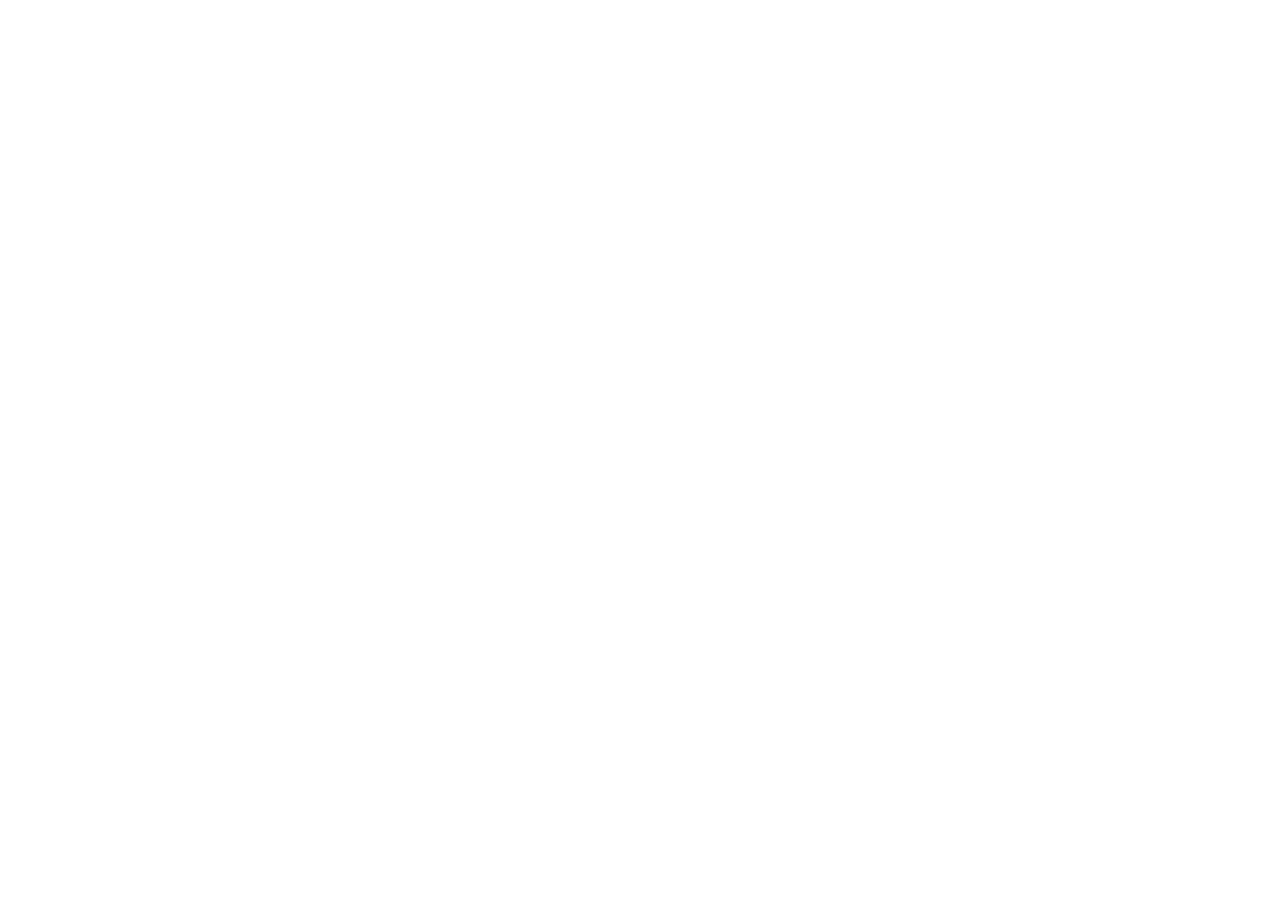
==== index.html @ b44ab0ee "Merge pull request #1 from housewife-in-it/lesson2" ====
<!doctype html>
<html lang="en">
<head>
  <meta charset="UTF-8">
  <meta name="viewport"
        content="width=device-width, user-scalable=no, initial-scale=1.0, maximum-scale=1.0, minimum-scale=1.0">
  <meta http-equiv="X-UA-Compatible" content="ie=edge">
  <title>Little Feature</title>
</head>
<body>

</body>
</html>
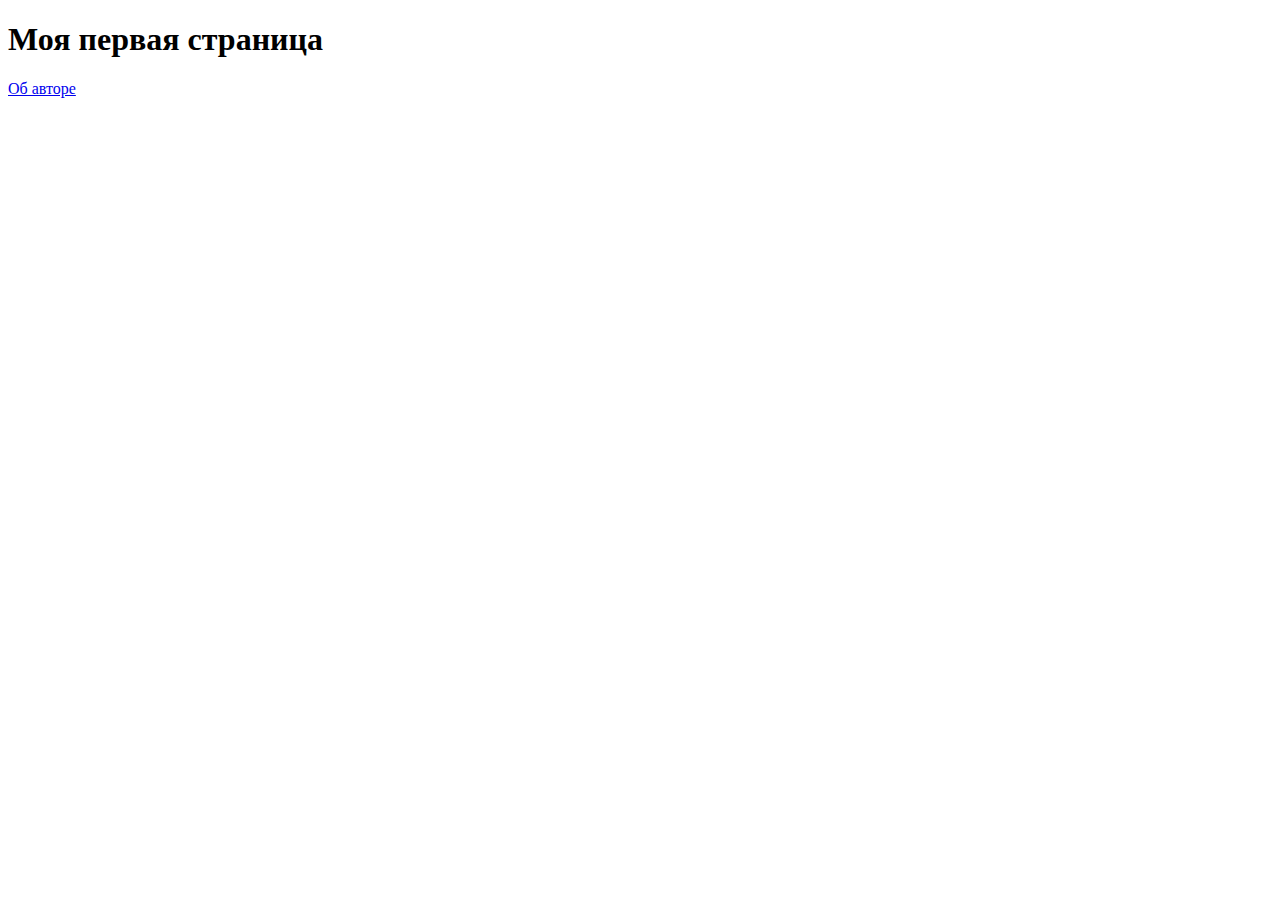
==== commit 1b0fec81: "DZ2" ====
--- a/index.html
+++ b/index.html
@@ -8,6 +8,7 @@
   <title>Little Feature</title>
 </head>
 <body>
-
+<h1>Моя первая страница</h1>
+<p><a href="about/index.html"> Об авторе  </a></p>
 </body>
 </html>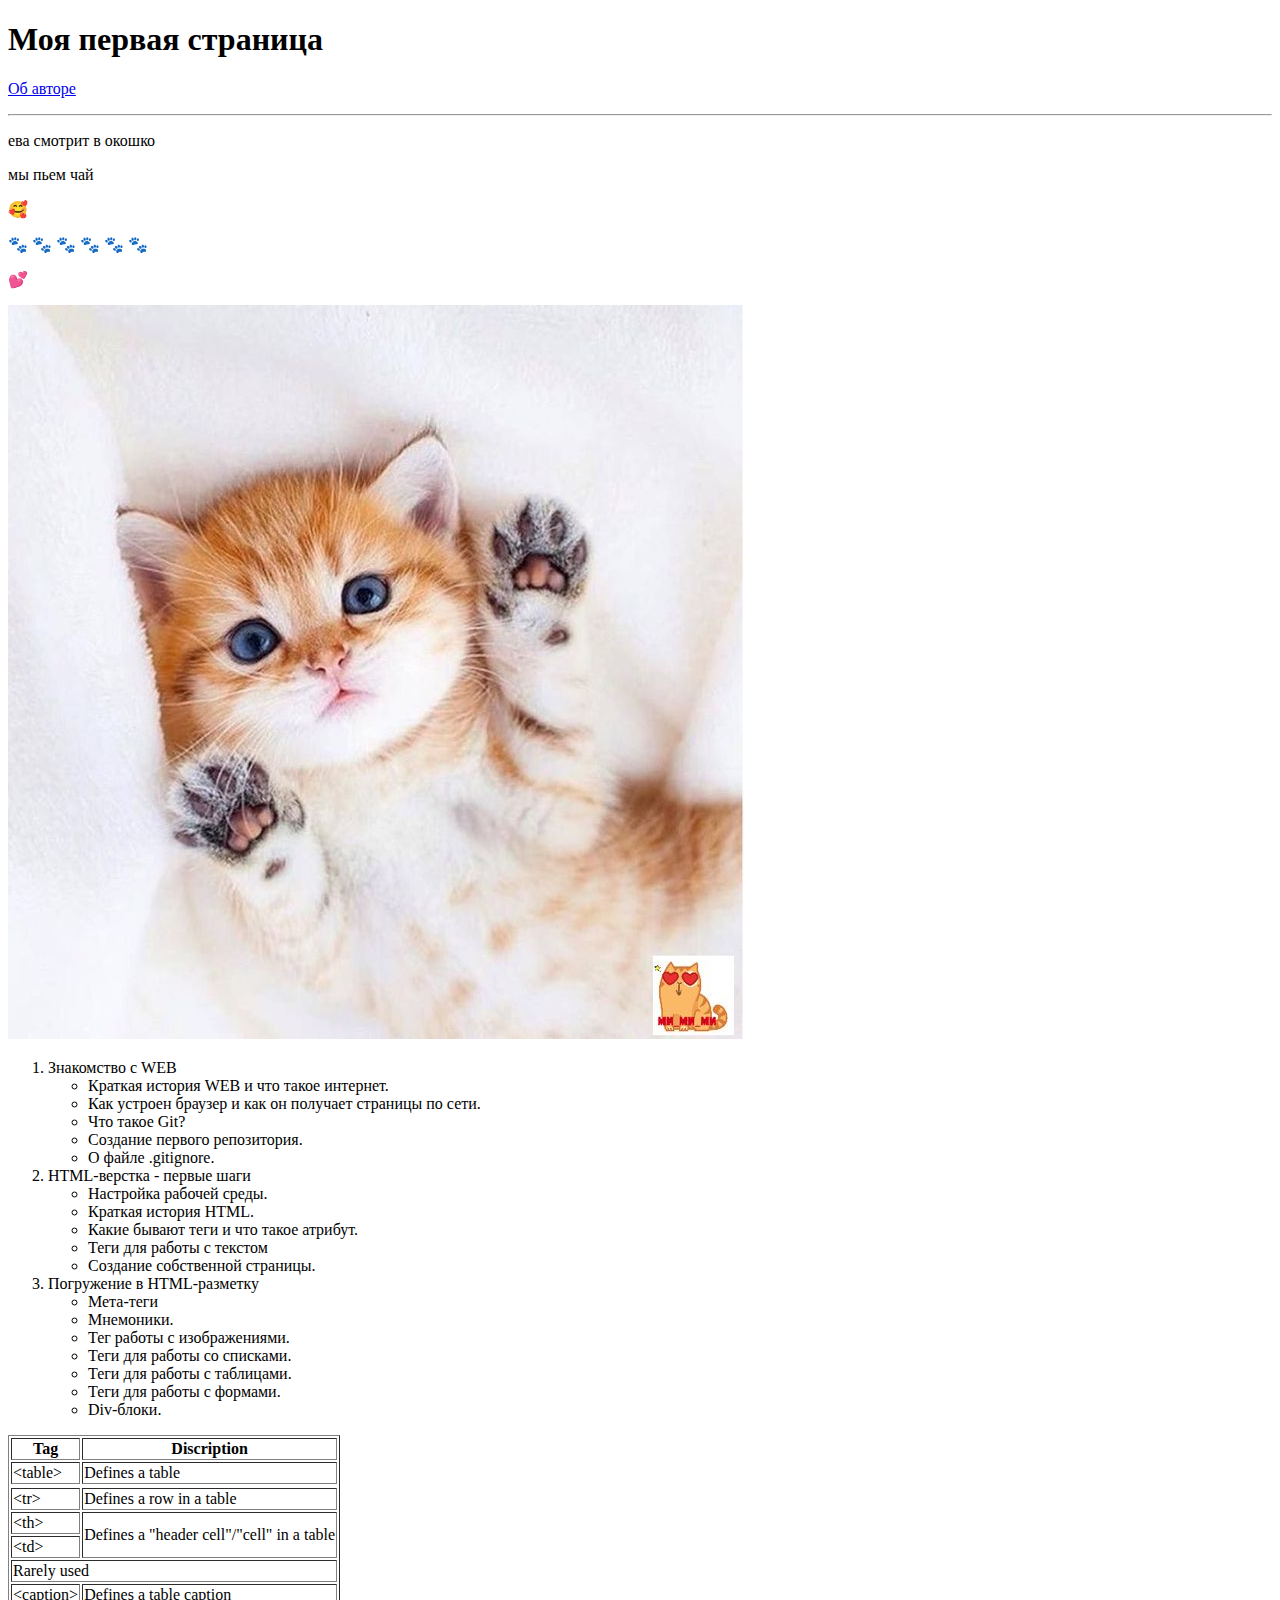
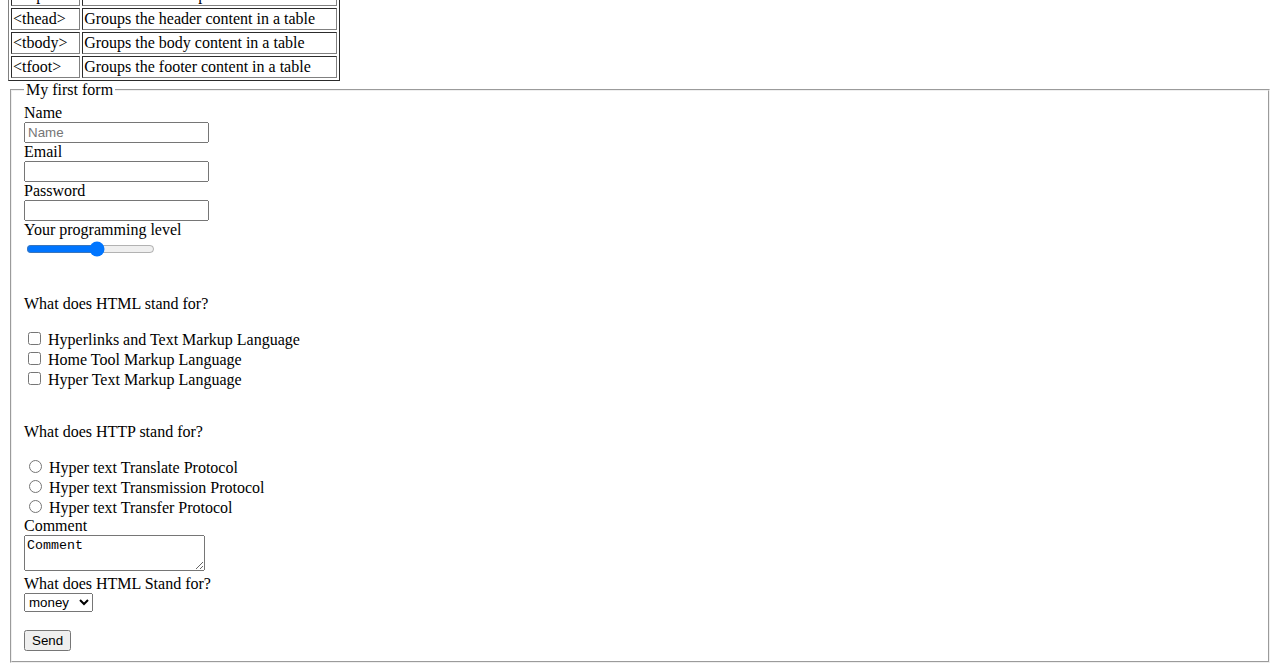
==== commit 5bbcb995: "homework 3" ====
--- a/index.html
+++ b/index.html
@@ -1,5 +1,5 @@
 <!doctype html>
-<html lang="en">
+<html lang="en" xmlns="http://www.w3.org/1999/html" xmlns="http://www.w3.org/1999/html">
 <head>
   <meta charset="UTF-8">
   <meta name="viewport"
@@ -9,6 +9,137 @@
 </head>
 <body>
 <h1>Моя первая страница</h1>
-<p><a href="about/index.html"> Об авторе  </a></p>
+<p><a href="about/index.html"> Об авторе </a></p>
+<hr>
+<p>ева смотрит в окошко</p>
+<p>мы пьем чай</p>
+<p>&#129392</p>
+<p>&#128062 &#128062 &#128062 &#128062 &#128062 &#128062</p>
+<p>&#128149 </p>
+<img src="./images/котииик
+.jpg" alt="лапки"/>
+<ol>
+  <li>Знакомство с WEB</li>
+  <ul>
+    <li>Краткая история WEB и что такое интернет.</li>
+    <li>Как устроен браузер и как он получает страницы по сети.</li>
+    <li>Что такое Git?</li>
+    <li>Создание первого репозитория.</li>
+    <li>О файле .gitignore.</li>
+  </ul>
+  <li>HTML-верстка - первые шаги</li>
+  <ul>
+    <li>Настройка рабочей среды.</li>
+    <li>Краткая история HTML.</li>
+    <li>Какие бывают теги и что такое атрибут.</li>
+    <li>Теги для работы с текстом</li>
+    <li>Создание собственной страницы.</li>
+  </ul>
+  <li>Погружение в HTML-разметку</li>
+  <ul>
+    <li>Мета-теги</li>
+    <li>Мнемоники.</li>
+    <li>Тег работы с изображениями.</li>
+    <li>Теги для работы со списками.</li>
+    <li>Теги для работы с таблицами.</li>
+    <li>Теги для работы с формами.</li>
+    <li>Div-блоки.</li>
+  </ul>
+</ol>
+<table border="1">
+  <tr>
+    <th>Tag</th>
+    <th>Discription</th>
+  </tr>
+  <tr>
+    <td>&lt;table&gt;</td>
+    <td>Defines a table</td>
+  <tr/>
+  <tr>
+    <td>&lt;tr&gt;</td>
+    <td>Defines a row in a table</td>
+  </tr>
+  <tr>
+    <td>&lt;th&gt;</td>
+    <td rowspan="2"> Defines a "header cell"/"cell" in a table</td>
+  </tr>
+  <tr>
+    <td>&lt;td&gt;</td>
+  </tr>
+  <tr>
+    <td colspan="2">Rarely used</td>
+  </tr>
+  <tr>
+    <td>&lt;caption&gt;</td>
+    <td>Defines a table caption</td>
+  </tr>
+  <tr>
+    <td>&lt;thead&gt;</td>
+    <td>Groups the header content in a table</td>
+  </tr>
+  <tr>
+    <td>&lt;tbody&gt;</td>
+    <td>Groups the body content in a table</td>
+  </tr>
+  <tr>
+    <td>&lt;tfoot&gt;</td>
+    <td>Groups the footer content in a table</td>
+  </tr>
+</table>
+
+<form action="/" method="GET">
+  <fieldset>
+    <legend>My first form</legend>
+    <label for="fname">Name</label>
+    <br>
+    <input required placeholder="Name" type="text" id="fname" name="name">
+    <br>
+    <label for="mail">Email</label>
+    <br>
+    <input required type="email" id="mail" name="mail">
+    <br>
+    <label for="pass">Password</label>
+    <br>
+    <input required type="password" id="pass" name="password">
+    <br>
+    <label for="level">Your programming level</label>
+    <br>
+    <input type="range" id="level" name="level" min="1" max="10">
+    <br><br>
+    <p>What does HTML stand for?</p>
+    <input type="checkbox" id="html" name="html">
+    <label for="html">Hyperlinks and Text Markup Language</label>
+    <br>
+    <input type="checkbox" id="html2" name="html2">
+    <label for="html2">Home Tool Markup Language</label>
+    <br>
+    <input type="checkbox" id="html3" name="html3">
+    <label for="html3">Hyper Text Markup Language </label>
+    <br><br>
+    <p>What does HTTP stand for?</p>
+    <input type="radio" id="http" name="http">
+    <label for="http">Hyper text Translate Protocol</label>
+    <br>
+    <input type="radio" id="http2" name="http2">
+    <label for="http2">Hyper text Transmission Protocol</label>
+    <br>
+    <input type="radio" id="http3" name="http3">
+    <label for="http3">Hyper text Transfer Protocol</label>
+   <br>
+    <label for="comment">Comment</label>
+    <br>
+    <textarea maxlength="500" id="comment" name="com">Comment</textarea>
+    <br>
+    <label for="answer">What does HTML Stand for?</label>
+    <br>
+    <select name="answer" id="answer">
+      <option value="money">money</option>
+      <option value="cats">cats</option>
+      <option value="monkey">monkey</option>
+    </select>
+    <br><br>
+    <button type="submit">Send</button>
+  </fieldset>
+</form>
 </body>
 </html>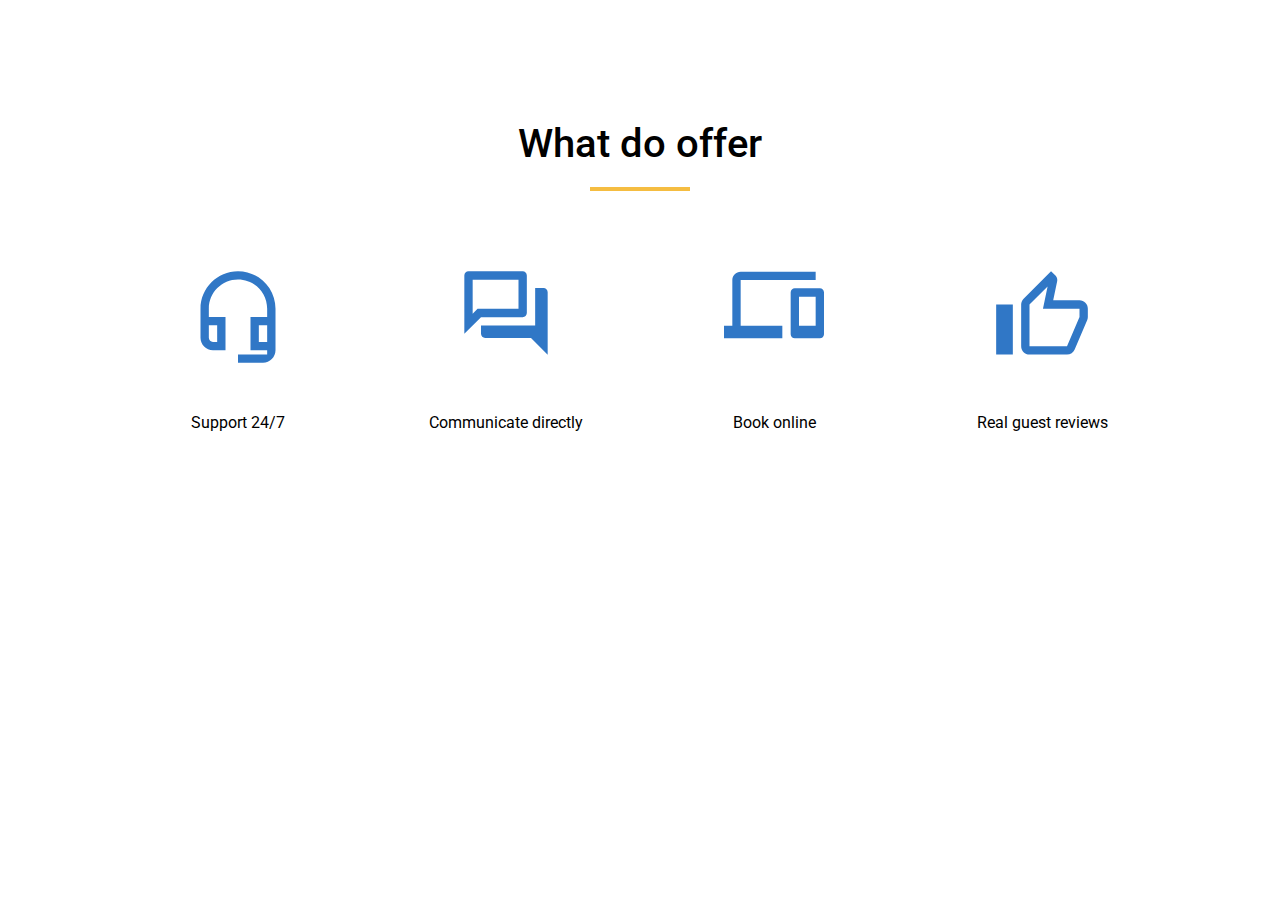
==== commit 3525c13c: "block offer" ====
--- a/index.html
+++ b/index.html
@@ -5,141 +5,36 @@
   <meta name="viewport"
         content="width=device-width, user-scalable=no, initial-scale=1.0, maximum-scale=1.0, minimum-scale=1.0">
   <meta http-equiv="X-UA-Compatible" content="ie=edge">
-  <title>Little Feature</title>
+  <link rel="stylesheet" href="styles/styles.css">
+  <link href="https://fonts.googleapis.com/css2?family=Roboto:wght@300;500&display=swap" rel="stylesheet">
+  <title>Triphouse</title>
 </head>
 <body>
-<h1>Моя первая страница</h1>
-<p><a href="about/index.html"> Об авторе </a></p>
-<hr>
-<p>ева смотрит в окошко</p>
-<p>мы пьем чай</p>
-<p>&#129392</p>
-<p>&#128062 &#128062 &#128062 &#128062 &#128062 &#128062</p>
-<p>&#128149 </p>
-<img src="./images/котииик
-.jpg" alt="лапки"/>
-<ol>
-  <li>Знакомство с WEB</li>
-  <ul>
-    <li>Краткая история WEB и что такое интернет.</li>
-    <li>Как устроен браузер и как он получает страницы по сети.</li>
-    <li>Что такое Git?</li>
-    <li>Создание первого репозитория.</li>
-    <li>О файле .gitignore.</li>
-  </ul>
-  <li>HTML-верстка - первые шаги</li>
-  <ul>
-    <li>Настройка рабочей среды.</li>
-    <li>Краткая история HTML.</li>
-    <li>Какие бывают теги и что такое атрибут.</li>
-    <li>Теги для работы с текстом</li>
-    <li>Создание собственной страницы.</li>
-  </ul>
-  <li>Погружение в HTML-разметку</li>
-  <ul>
-    <li>Мета-теги</li>
-    <li>Мнемоники.</li>
-    <li>Тег работы с изображениями.</li>
-    <li>Теги для работы со списками.</li>
-    <li>Теги для работы с таблицами.</li>
-    <li>Теги для работы с формами.</li>
-    <li>Div-блоки.</li>
-  </ul>
-</ol>
-<table border="1">
-  <tr>
-    <th>Tag</th>
-    <th>Discription</th>
-  </tr>
-  <tr>
-    <td>&lt;table&gt;</td>
-    <td>Defines a table</td>
-  <tr/>
-  <tr>
-    <td>&lt;tr&gt;</td>
-    <td>Defines a row in a table</td>
-  </tr>
-  <tr>
-    <td>&lt;th&gt;</td>
-    <td rowspan="2"> Defines a "header cell"/"cell" in a table</td>
-  </tr>
-  <tr>
-    <td>&lt;td&gt;</td>
-  </tr>
-  <tr>
-    <td colspan="2">Rarely used</td>
-  </tr>
-  <tr>
-    <td>&lt;caption&gt;</td>
-    <td>Defines a table caption</td>
-  </tr>
-  <tr>
-    <td>&lt;thead&gt;</td>
-    <td>Groups the header content in a table</td>
-  </tr>
-  <tr>
-    <td>&lt;tbody&gt;</td>
-    <td>Groups the body content in a table</td>
-  </tr>
-  <tr>
-    <td>&lt;tfoot&gt;</td>
-    <td>Groups the footer content in a table</td>
-  </tr>
-</table>
+<section class="container">
+  <div class="advert__wrapper">
+    <p class="title">What do offer</p>
+    <hr>
+    <div class="row">
+      <div class="image__wrapper">
+        <img class="icons" src="images/headear.svg" alt="Support 24/7"/>
+        <p class="img__text">Support 24/7</p>
+      </div>
+      <div class="image__wrapper">
+        <img class="icons" src="images/message.svg" alt="Communicate directly"/>
+        <p class="img__text">Communicate directly</p>
+      </div>
+      <div class="image__wrapper">
+        <img class="icons" src="images/laptop.svg" alt="Book online"/>
+        <p class="img__text">Book online</p>
+      </div>
+      <div class="image__wrapper">
+        <img class="icons" src="images/like.svg" alt="Real guest reviews"/>
+        <p class="img__text">Real guest reviews</p>
+      </div>
 
-<form action="/" method="GET">
-  <fieldset>
-    <legend>My first form</legend>
-    <label for="fname">Name</label>
-    <br>
-    <input required placeholder="Name" type="text" id="fname" name="name">
-    <br>
-    <label for="mail">Email</label>
-    <br>
-    <input required type="email" id="mail" name="mail">
-    <br>
-    <label for="pass">Password</label>
-    <br>
-    <input required type="password" id="pass" name="password">
-    <br>
-    <label for="level">Your programming level</label>
-    <br>
-    <input type="range" id="level" name="level" min="1" max="10">
-    <br><br>
-    <p>What does HTML stand for?</p>
-    <input type="checkbox" id="html" name="html">
-    <label for="html">Hyperlinks and Text Markup Language</label>
-    <br>
-    <input type="checkbox" id="html2" name="html2">
-    <label for="html2">Home Tool Markup Language</label>
-    <br>
-    <input type="checkbox" id="html3" name="html3">
-    <label for="html3">Hyper Text Markup Language </label>
-    <br><br>
-    <p>What does HTTP stand for?</p>
-    <input type="radio" id="http" name="http">
-    <label for="http">Hyper text Translate Protocol</label>
-    <br>
-    <input type="radio" id="http2" name="http2">
-    <label for="http2">Hyper text Transmission Protocol</label>
-    <br>
-    <input type="radio" id="http3" name="http3">
-    <label for="http3">Hyper text Transfer Protocol</label>
-   <br>
-    <label for="comment">Comment</label>
-    <br>
-    <textarea maxlength="500" id="comment" name="com">Comment</textarea>
-    <br>
-    <label for="answer">What does HTML Stand for?</label>
-    <br>
-    <select name="answer" id="answer">
-      <option value="money">money</option>
-      <option value="cats">cats</option>
-      <option value="monkey">monkey</option>
-    </select>
-    <br><br>
-    <button type="submit">Send</button>
-  </fieldset>
-</form>
+    </div>
+  </div>
+
+</section>
 </body>
 </html>--- a/styles/styles.css
+++ b/styles/styles.css
@@ -0,0 +1,55 @@
+* {
+    margin: 0;
+    padding: 0;
+    font-family: 'Roboto', sans-serif;
+}
+
+.container {
+    padding: 120px 104px;
+}
+
+.advert__wrapper {
+    display: flex;
+    flex-direction: column;
+    align-items: center;
+}
+
+.title {
+    font-size: 40px;
+    font-weight: 500;
+    padding-bottom: 20px;
+}
+
+hr {
+    width: 100px;
+    height: 4px;
+    background: #F5BD41;
+    border: 0;
+    margin-bottom: 80px;
+}
+
+.row {
+    display: flex;
+    flex-direction: row;
+    width: 100%;
+    justify-content: space-between;
+    max-width: 1230px;
+}
+
+.image__wrapper {
+    width: 25%;
+    display: flex;
+    align-items: center;
+    flex-direction: column;
+    justify-content: space-between;
+}
+
+.icons {
+    max-width: 100px;
+    padding-bottom: 50px;
+}
+
+.img__text {
+    font-weight: 400;
+    size: 24px;
+}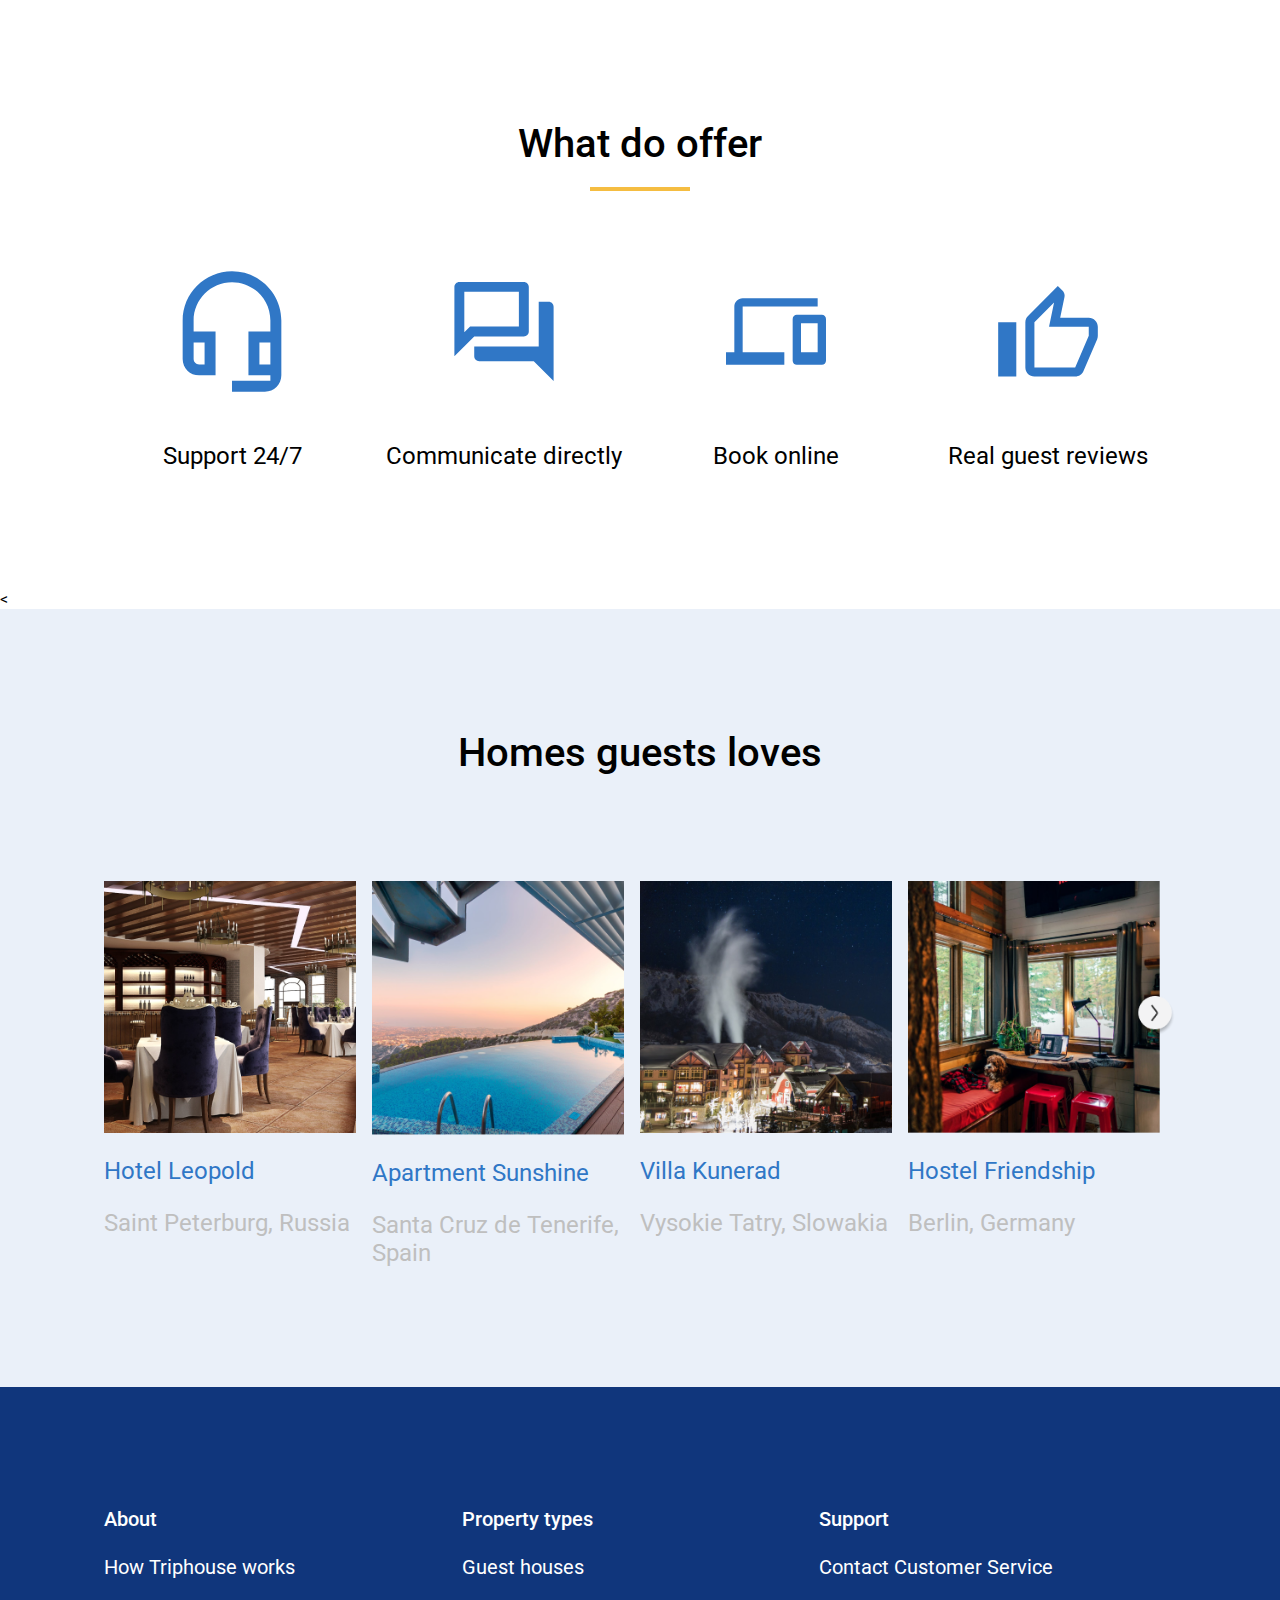
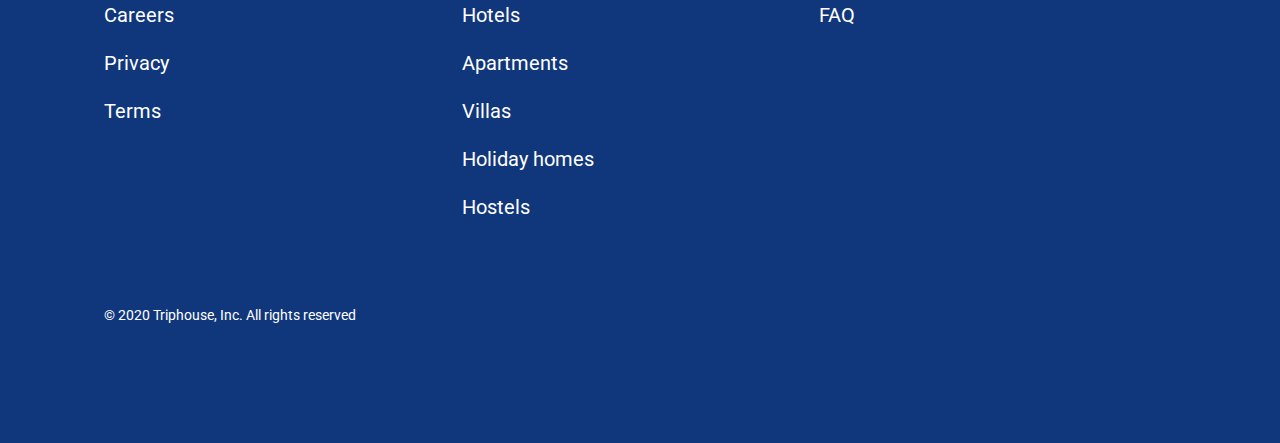
==== commit 5b1ab965: "lesson6" ====
--- a/index.html
+++ b/index.html
@@ -6,35 +6,105 @@
         content="width=device-width, user-scalable=no, initial-scale=1.0, maximum-scale=1.0, minimum-scale=1.0">
   <meta http-equiv="X-UA-Compatible" content="ie=edge">
   <link rel="stylesheet" href="styles/styles.css">
-  <link href="https://fonts.googleapis.com/css2?family=Roboto:wght@300;500&display=swap" rel="stylesheet">
+  <link
+      href="https://fonts.googleapis.com/css2?family=Roboto:ital,wght@0,300;0,400;0,500;0,700;1,300;1,400;1,500&display=swap"
+      rel="stylesheet">
   <title>Triphouse</title>
 </head>
 <body>
 <section class="container">
-  <div class="advert__wrapper">
-    <p class="title">What do offer</p>
+  <div class="content__block-wrapper">
+    <p class="title__offer">What do offer</p>
     <hr>
     <div class="row">
       <div class="image__wrapper">
         <img class="icons" src="images/headear.svg" alt="Support 24/7"/>
-        <p class="img__text">Support 24/7</p>
+        <p class="icon__text">Support 24/7</p>
       </div>
       <div class="image__wrapper">
         <img class="icons" src="images/message.svg" alt="Communicate directly"/>
-        <p class="img__text">Communicate directly</p>
+        <p class="icon__text">Communicate directly</p>
       </div>
       <div class="image__wrapper">
         <img class="icons" src="images/laptop.svg" alt="Book online"/>
-        <p class="img__text">Book online</p>
+        <p class="icon__text">Book online</p>
       </div>
       <div class="image__wrapper">
         <img class="icons" src="images/like.svg" alt="Real guest reviews"/>
-        <p class="img__text">Real guest reviews</p>
+        <p class="icon__text">Real guest reviews</p>
       </div>
 
     </div>
   </div>
 
 </section>
+
+<
+<section class="container block__background">
+  <div class="content__block-wrapper">
+    <p class="title">Homes guests loves</p>
+    <div class="row _position">
+      <div class="image__wrapper">
+        <img class="image" src="images/Hotel__Leopold.png" alt="Hotel Leopold"/>
+        <div class="image__text__wrapper">
+          <p class="img__text">Hotel Leopold</p>
+          <p class="img__text">Saint Peterburg, Russia</p>
+        </div>
+      </div>
+      <div class="image__wrapper">
+        <img class="image" src="images/Apartment__Sunshine.png" alt="Apartment Sunshine"/>
+        <div class="image__text__wrapper">
+          <p class="img__text">Apartment Sunshine</p>
+          <p class="img__text">Santa Cruz de Tenerife, Spain</p>
+        </div>
+      </div>
+      <div class="image__wrapper">
+        <img class="image" src="images/Villa__Kunerad.png" alt="Villa Kunerad"/>
+        <div class="image__text__wrapper">
+          <p class="img__text">Villa Kunerad</p>
+          <p class="img__text">Vysokie Tatry, Slowakia</p>
+        </div>
+      </div>
+      <div class="image__wrapper">
+        <img class="image" src="images/Hostel__Friendship.png" alt="Hostel Friendship"/>
+        <div class="image__text__wrapper">
+          <p class="img__text">Hostel Friendship</p>
+          <p class="img__text">Berlin, Germany</p>
+        </div>
+      </div>
+      <img class="arrow" src="images/arrow.png" alt="arrow">
+    </div>
+  </div>
+
+</section>
+
+
+<footer class="container">
+  <div class="link__wrapper">
+    <ul class="link__list">
+      <li class="link__title">About</li>
+      <li><a>How Triphouse works</a></li>
+      <li><a>Careers</a></li>
+      <li><a>Privacy</a></li>
+      <li><a>Terms</a></li>
+    </ul>
+    <ul class="link__list">
+      <li class="link__title">Property types</li>
+      <li><a>Guest houses</a></li>
+      <li><a>Hotels</a></li>
+      <li><a>Apartments</a></li>
+      <li><a>Villas</a></li>
+      <li><a>Holiday homes</a></li>
+      <li><a>Hostels</a></li>
+    </ul>
+    <ul class="link__list">
+      <li class="link__title">Support</li>
+      <li><a>Contact Customer Service</a></li>
+      <li><a>FAQ</a></li>
+    </ul>
+  </div>
+  <p class="footer__text">&copy; 2020 Triphouse, Inc. All rights reserved</p>
+
+</footer>
 </body>
 </html>--- a/styles/styles.css
+++ b/styles/styles.css
@@ -8,16 +8,22 @@
     padding: 120px 104px;
 }
 
-.advert__wrapper {
+.content__block-wrapper {
     display: flex;
     flex-direction: column;
     align-items: center;
 }
 
+.title__offer {
+    font-size: 40px;
+    font-weight: 500;
+    padding-bottom: 20px;
+}
+
 .title {
     font-size: 40px;
     font-weight: 500;
-    padding-bottom: 20px;
+    padding-bottom: 105px;
 }
 
 hr {
@@ -41,15 +47,98 @@
     display: flex;
     align-items: center;
     flex-direction: column;
+
+}
+
+.icons {
+    width: 100px;
+    padding-bottom: 50px;
+    flex-grow: 1;
+}
+
+.icon__text {
+    font-weight: 400;
+    font-size: 24px;
+    line-height: 28px;
+}
+
+/*Footer*/
+footer {
+    background: #10367C;
+}
+
+.link__wrapper {
+    display: flex;
     justify-content: space-between;
 }
 
-.icons {
-    max-width: 100px;
-    padding-bottom: 50px;
+.link__list {
+    width: 33.3%;
+    color: #FFFFFF;
+    font-size: 20px;
+    padding-bottom: 64px;
 }
 
-.img__text {
+.link__title {
+    font-weight: 500;
+}
+
+ul.link__list > li {
+    padding-bottom: 24px;
+    list-style: none;
+
+
+}
+
+ul.link__list > li > a {
     font-weight: 400;
-    size: 24px;
+}
+
+ul.link__list > li > a:hover {
+
+    border-bottom: 2px solid #F5BD41;
+}
+
+.footer__text {
+    font-size: 14px;
+    color: #FFFFFF;
+    font-weight: 400;
+}
+
+
+.image {
+    width: 100%;
+    max-height: 296px;
+    padding-bottom: 24px;
+    overflow: hidden;
+}
+
+.image__text__wrapper {
+    width: 100%;
+    font-weight: 400;
+    font-size: 24px;
+    color: #3077C6;
+}
+
+p.img__text:last-child {
+    padding-top: 24px;
+    color: #BFBFBF;
+}
+
+div.image__wrapper:not(:last-child) {
+    padding-right: 16px;
+}
+.block__background {
+    background-color: #EAF0F9;;
+}
+._position {
+    position: relative;
+}
+.arrow {
+    position: absolute;
+    width: 40px;
+    height: 40px;
+    top: 35%;
+    left: 98%;
+    transform: translate(-50%, -50%);
 }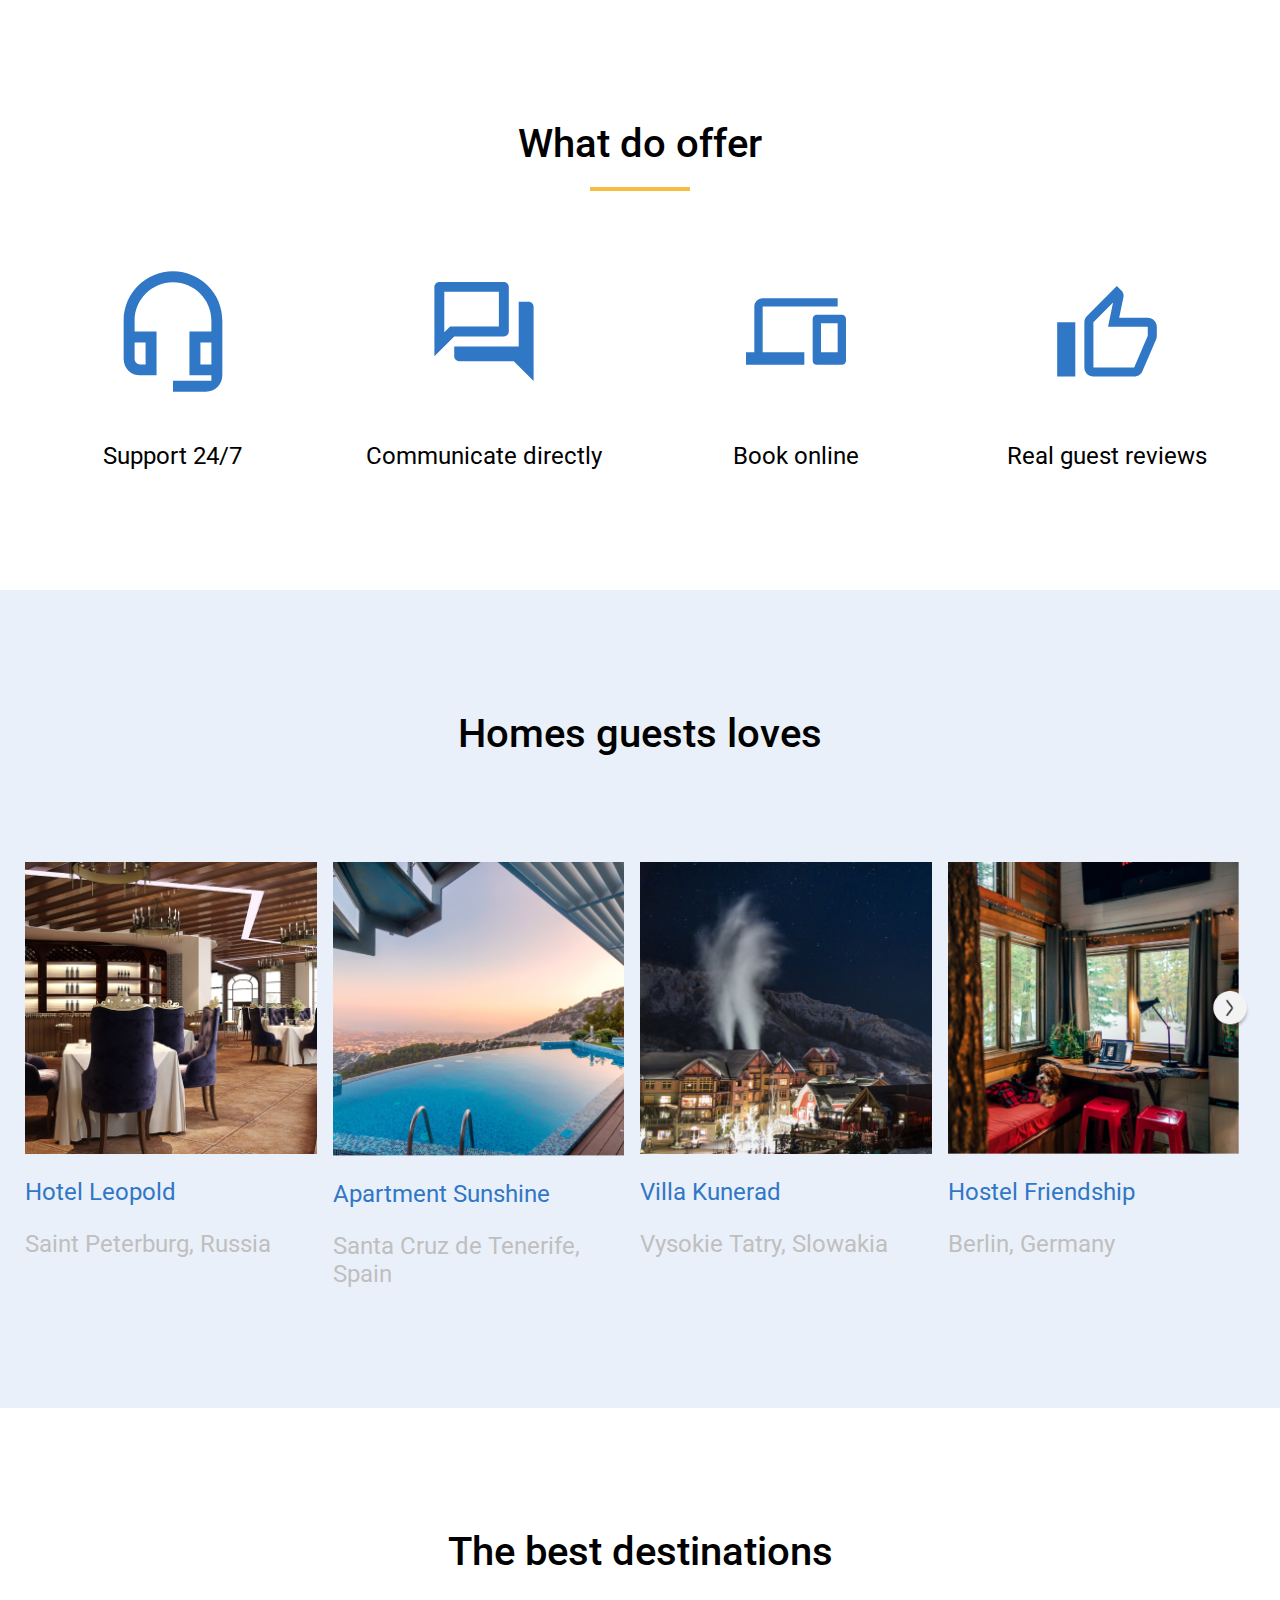
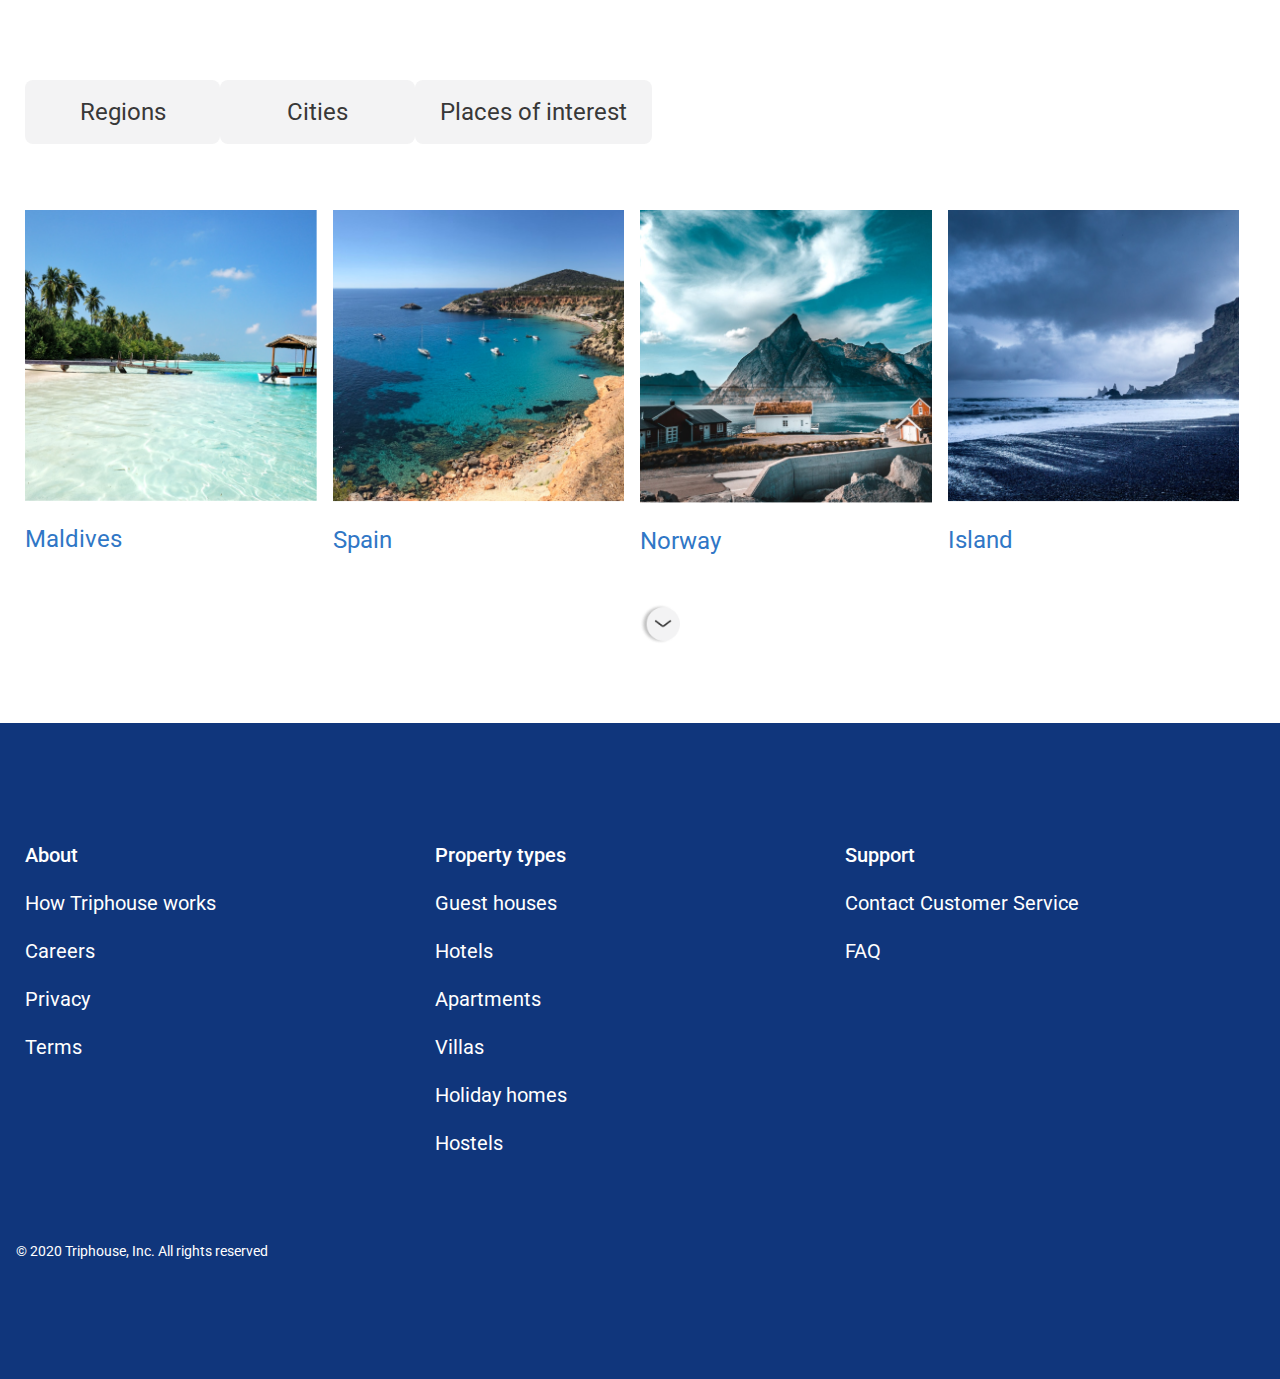
==== commit af821062: "lesson7" ====
--- a/index.html
+++ b/index.html
@@ -39,7 +39,7 @@
 
 </section>
 
-<
+
 <section class="container block__background">
   <div class="content__block-wrapper">
     <p class="title">Homes guests loves</p>
@@ -78,6 +78,56 @@
 
 </section>
 
+<section class="container ">
+  <div class="content__block-wrapper _position">
+    <p class="title">The best destinations</p>
+    <div class="toggle__wrapper">
+      <a href="#">Regions</a>
+      <a href="#">Cities</a>
+      <a href="#">Places of interest </a>
+    </div>
+    <div class="row row__gap ">
+      <div class="image__wrapper _position">
+        <img class="image" src="images/Maldives.png" alt="Maldives"/>
+        <div class="overlay">
+          <button class="booking__btn">Book now</button>
+        </div>
+        <div class="image__text__wrapper">
+          <p>Maldives</p>
+        </div>
+      </div>
+      <div class="image__wrapper _position">
+        <img class="image" src="images/Spain.png" alt="Spain"/>
+        <div class="overlay">
+          <button class="booking__btn">Book now</button>
+        </div>
+        <div class="image__text__wrapper">
+          <p>Spain</p>
+        </div>
+      </div>
+      <div class="image__wrapper _position">
+        <img class="image" src="images/Norway.png" alt="Norway"/>
+        <div class="overlay">
+          <button class="booking__btn">Book now</button>
+        </div>
+        <div class="image__text__wrapper">
+          <p>Norway</p>
+        </div>
+      </div>
+      <div class="image__wrapper _position">
+        <img class="image" src="images/Island.png" alt="Island"/>
+        <div class="overlay">
+          <button class="booking__btn">Book now</button>
+        </div>
+        <div class="image__text__wrapper">
+          <p >Island</p>
+        </div>
+      </div>
+      <img class="arrow__down" src="images/arrow.png" alt="arrow down">
+    </div>
+  </div>
+
+</section>
 
 <footer class="container">
   <div class="link__wrapper">
--- a/styles/styles.css
+++ b/styles/styles.css
@@ -5,25 +5,31 @@
 }
 
 .container {
-    padding: 120px 104px;
+    padding: 120px 16px;
+
 }
 
 .content__block-wrapper {
     display: flex;
     flex-direction: column;
-    align-items: center;
+    width: 100%;
+    max-width: 1230px;
+    margin: 0 auto;
+
 }
 
 .title__offer {
     font-size: 40px;
     font-weight: 500;
     padding-bottom: 20px;
+    text-align: center;
 }
 
 .title {
     font-size: 40px;
     font-weight: 500;
     padding-bottom: 105px;
+    text-align: center;
 }
 
 hr {
@@ -32,6 +38,7 @@
     background: #F5BD41;
     border: 0;
     margin-bottom: 80px;
+    align-self: center;
 }
 
 .row {
@@ -39,7 +46,6 @@
     flex-direction: row;
     width: 100%;
     justify-content: space-between;
-    max-width: 1230px;
 }
 
 .image__wrapper {
@@ -70,6 +76,8 @@
 .link__wrapper {
     display: flex;
     justify-content: space-between;
+    max-width: 1230px;
+    margin: 0 auto;
 }
 
 .link__list {
@@ -126,7 +134,7 @@
 }
 
 div.image__wrapper:not(:last-child) {
-    padding-right: 16px;
+   margin-right: 16px;
 }
 .block__background {
     background-color: #EAF0F9;;
@@ -141,4 +149,69 @@
     top: 35%;
     left: 98%;
     transform: translate(-50%, -50%);
-}+}
+
+.toggle__wrapper {
+    padding-bottom: 66px;
+    display: flex;
+    flex-direction: row;
+    width: 51%;
+    height: 64px;
+    align-items: center;
+}
+div.toggle__wrapper>a{
+    display: flex;
+    align-items: center;
+    text-decoration:none;
+    color:#383838;
+    background-color: #F3F3F4;
+    height: 100%;
+    padding: 0 25px;
+    font-weight: normal;
+    font-size: 24px;
+    border-radius: 8px;
+    min-width: fit-content;
+    width: 100%;
+    justify-content: center;
+}
+div.toggle__wrapper>a:hover {
+    background:#3077C6;
+    color:#FFFFFF;
+}
+.arrow__down {
+    transform: rotate(90deg);
+    position: absolute;
+    width: 40px;
+    height: 40px;
+    bottom: -6%;
+    left: 50%;
+
+}
+.row__gap {
+    padding-bottom: 48px;
+}
+.overlay{
+    transition: .5s ease;
+    opacity: 0;
+    position: absolute;
+    top: 44%;
+    left: 50%;
+    transform: translate(-50%, -50%);
+    text-align: center;
+}
+.booking__btn{
+    width: 128px;
+    height: 48px;
+    background: #FFFFFF;
+    border: 1px solid #3077C6;
+    border-radius: 8px;
+    font-size: 18px;
+    color: #3077C6;
+}
+.image__wrapper:hover img {
+    opacity: 0.3;
+}
+
+.image__wrapper:hover .overlay {
+    opacity: 1;
+}
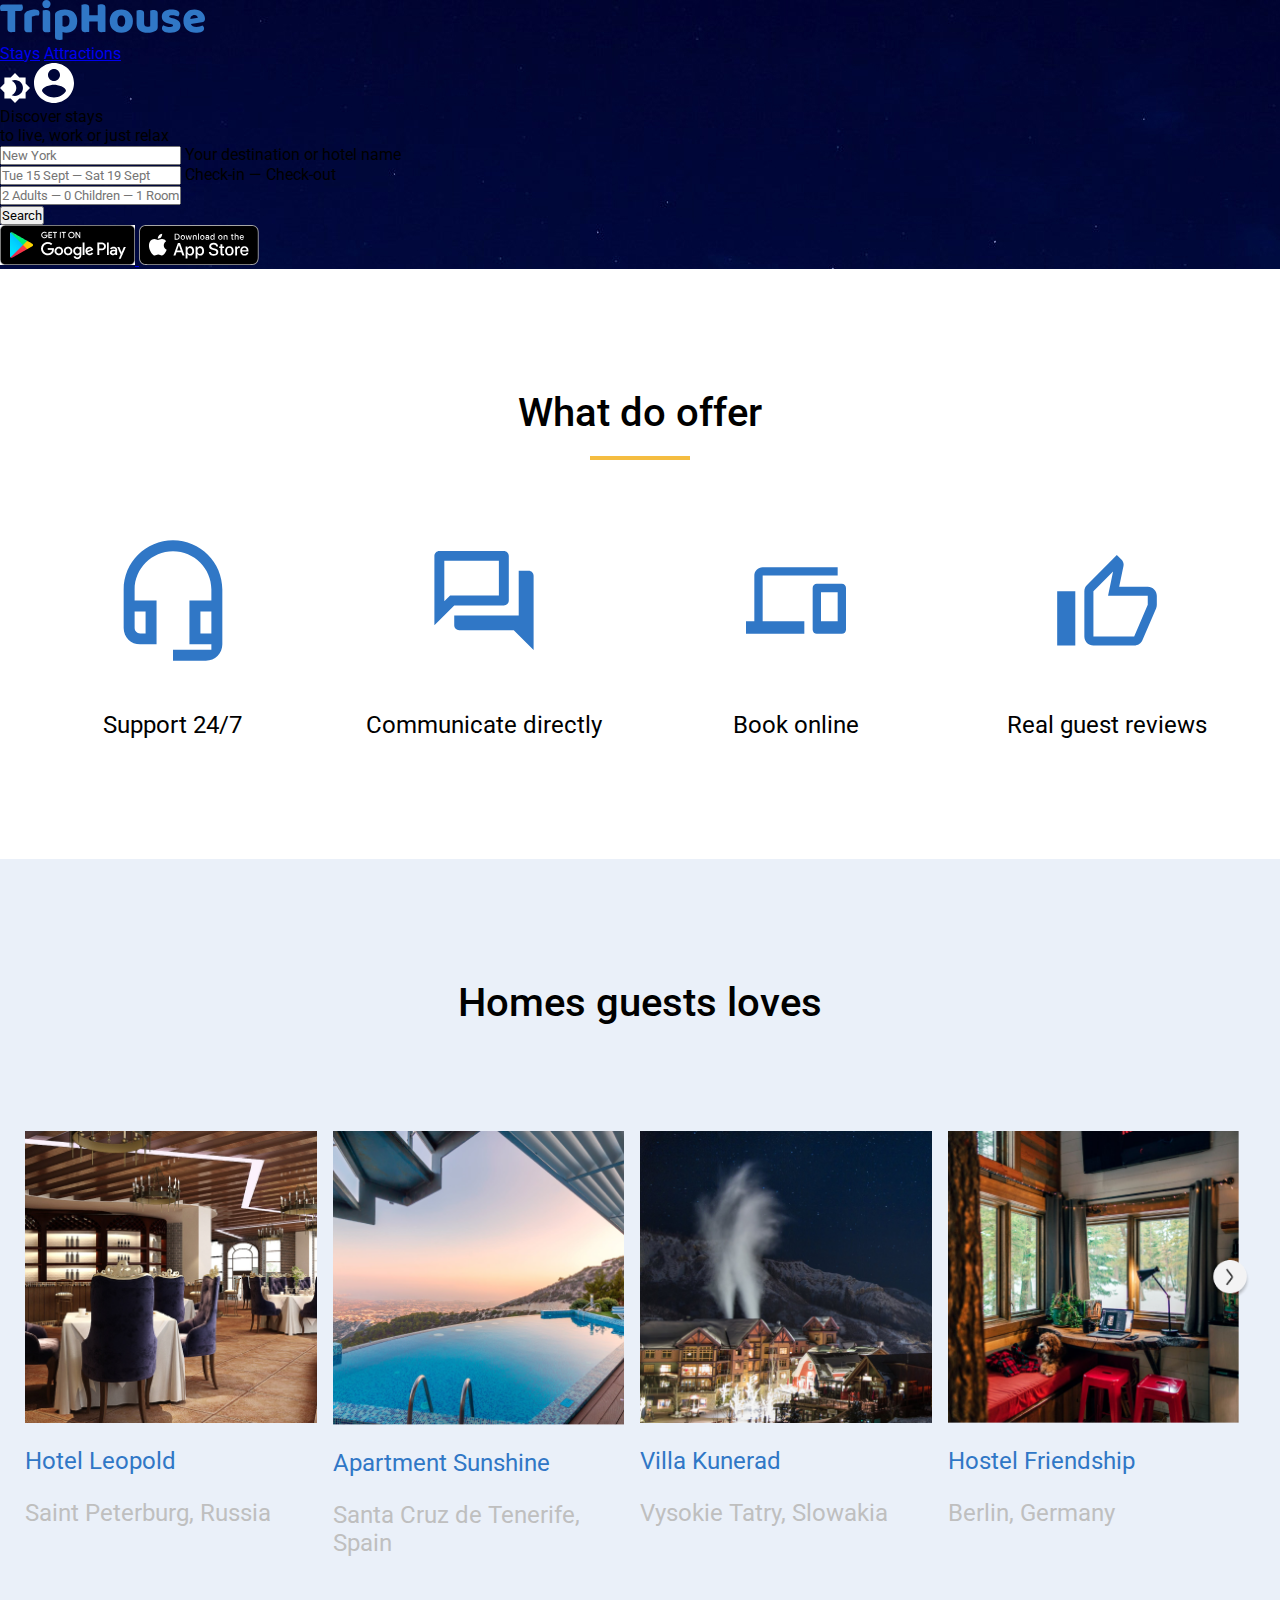
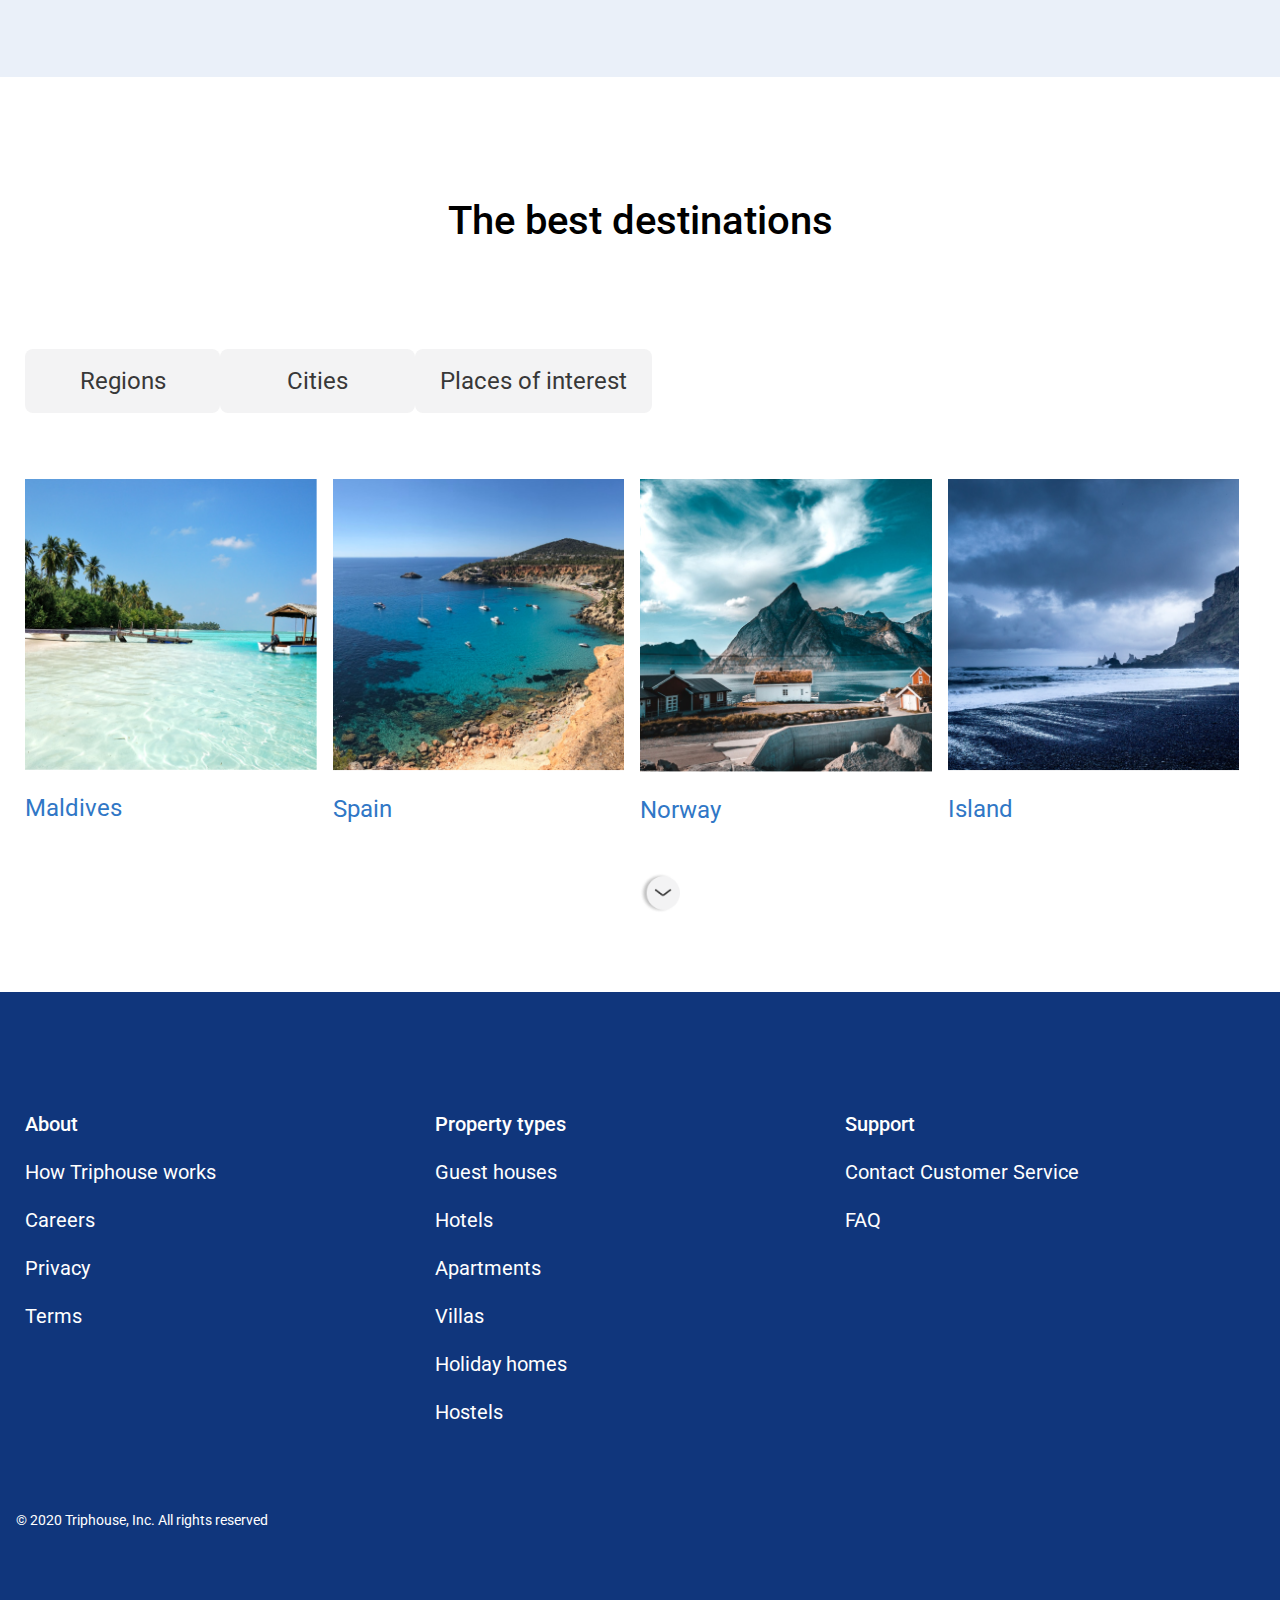
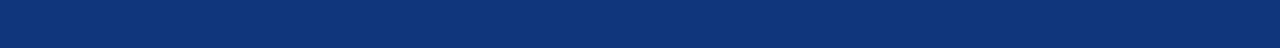
==== commit 07b292a3: "create: header" ====
--- a/index.html
+++ b/index.html
@@ -12,6 +12,73 @@
   <title>Triphouse</title>
 </head>
 <body>
+<section class="header">
+  <header>
+    <div>
+<img src="images/logo.svg" alt="logotype"/>
+    </div>
+    <nav>
+      <div>
+        <a href="#">Stays</a>
+        <a href="#">Attractions</a>
+        <a></a>
+      </div>
+      <div>
+        <img src="images/Night.svg" alt="Night"/>
+        <img src="images/AccountCircle.svg" alt="AccountCircle"/>
+      </div>
+    </nav>
+  </header>
+  <div>
+    <div>
+      <p>Discover stays
+        <br>
+        to live, work or just relax
+      </p>
+    </div>
+    <form>
+      <div>
+       <div>
+         <input type="text" placeholder="New York" id="destination" />
+         <label for="destination">Your destination or hotel name</label>
+       </div>
+        <div>
+          <input type="text" placeholder="Tue 15 Sept — Sat 19 Sept" id="dates"/>
+          <label for="dates">Check-in — Check-out</label>
+        </div>
+        <div>
+          <input type="text" placeholder="2 Adults — 0 Children — 1 Room"/>
+        </div>
+        <div>
+          <button type="submit">Search</button>
+        </div>
+      </div>
+    </form>
+  </div>
+  <div>
+    <a href="#">
+      <img src="images/google-play-badge.jpg" alt="google-play-badge"/>
+    </a>
+    <a href="#">
+      <img src="images/App-Store-Badge.svg" alt="App-Store-Badge" />
+    </a>
+  </div>
+</section>
+
+
+
+
+
+
+
+
+
+
+
+
+
+
+
 <section class="container">
   <div class="content__block-wrapper">
     <p class="title__offer">What do offer</p>
--- a/styles/styles.css
+++ b/styles/styles.css
@@ -3,6 +3,14 @@
     padding: 0;
     font-family: 'Roboto', sans-serif;
 }
+.header {
+    background:url("../images/castelmezzano.jpg") ;
+}
+
+
+
+
+
 
 .container {
     padding: 120px 16px;
